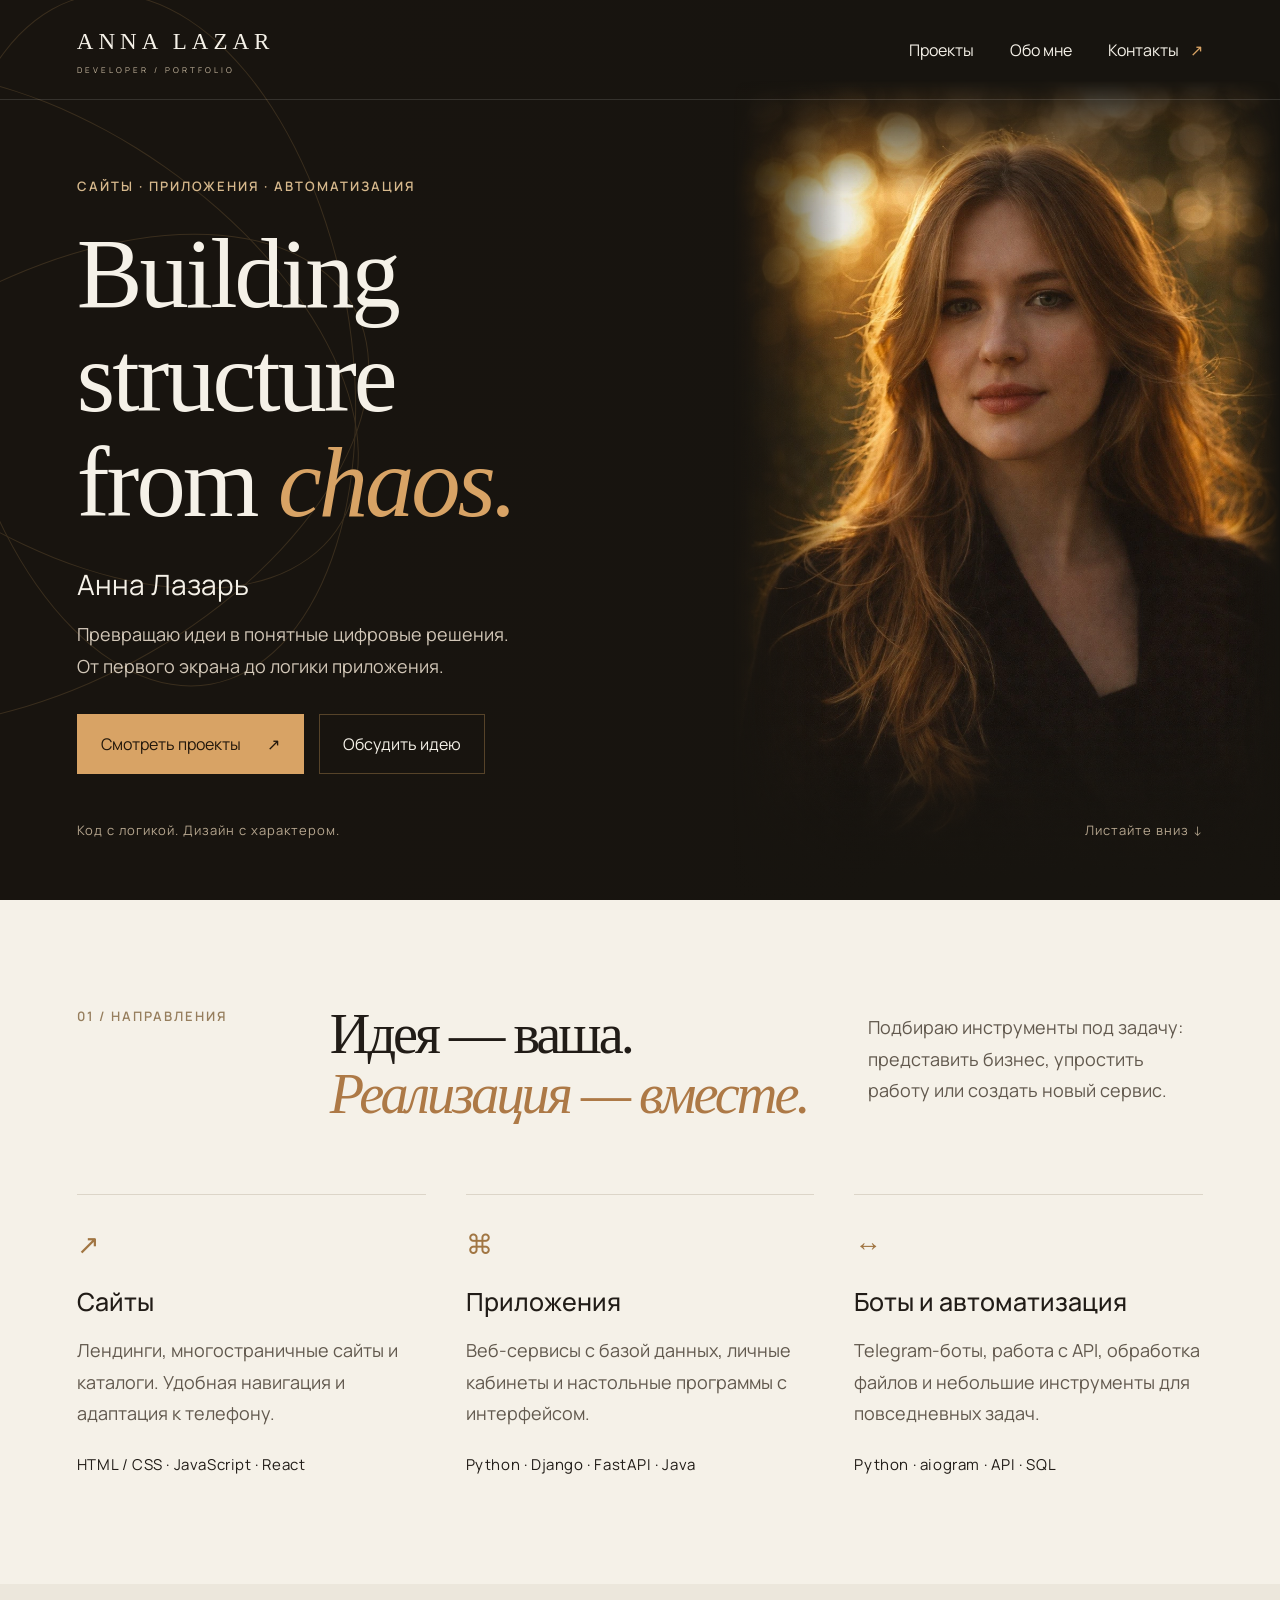
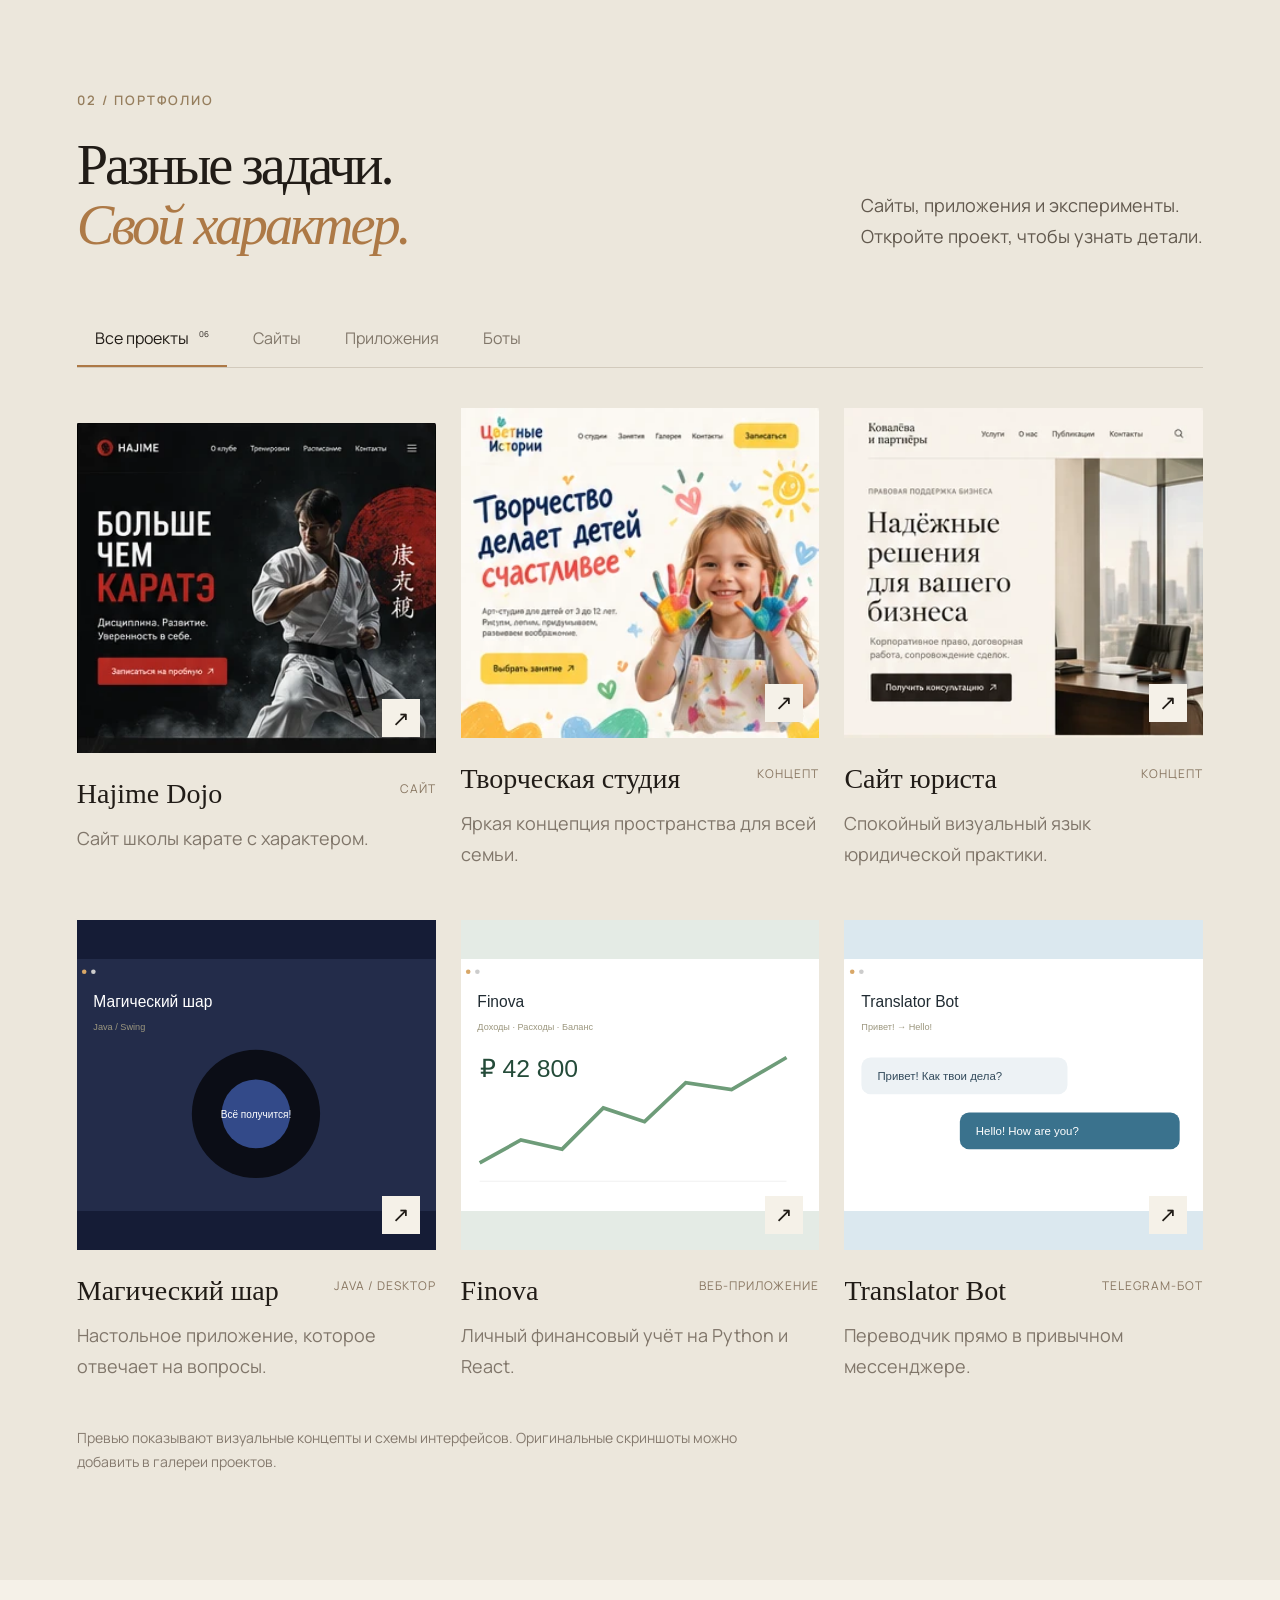
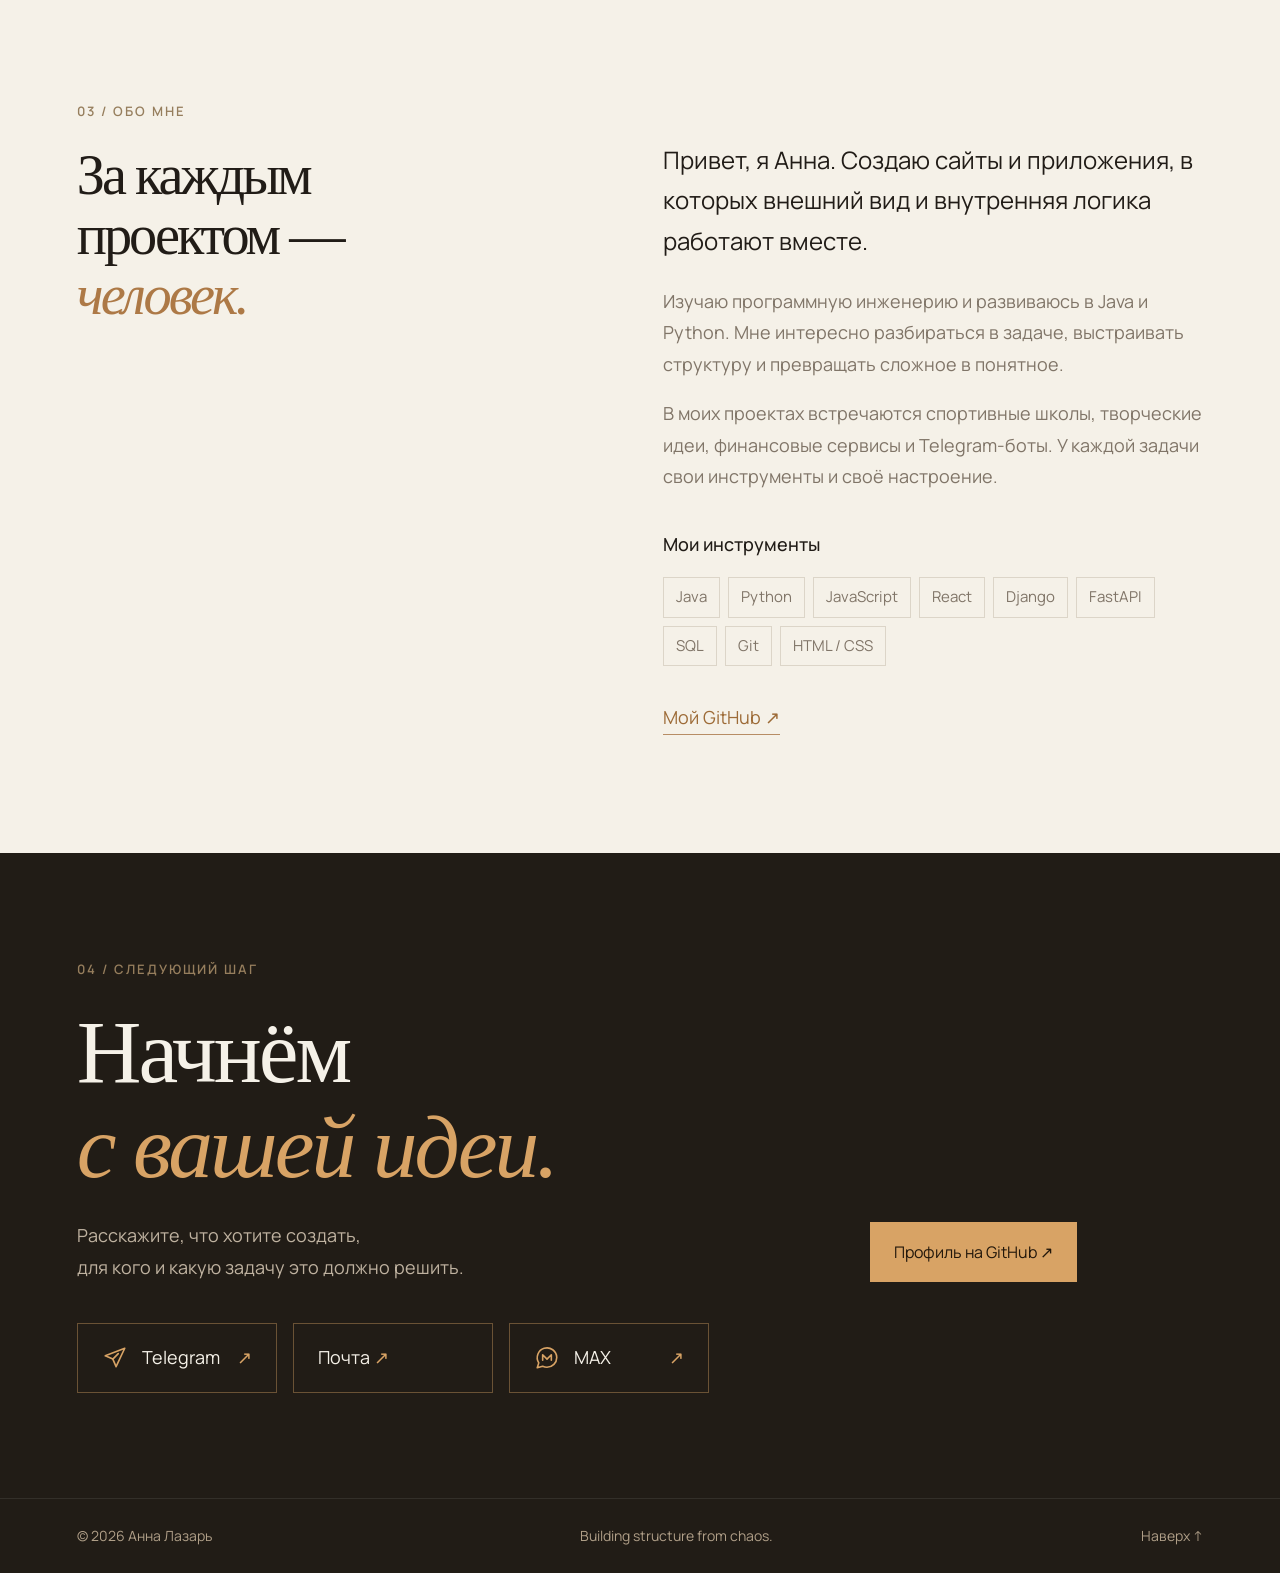
==== index.html @ a7f9810a "Add portfolio website" ====
<!doctype html>
<html lang="ru">

<head>
    <meta charset="UTF-8">
    <meta name="viewport" content="width=device-width,initial-scale=1">
    <meta name="description"
        content="Анна Лазарь — разработка сайтов, приложений и Telegram-ботов. Проекты на Java, Python и JavaScript.">
    <title>Анна Лазарь — сайты и приложения</title>
    <link rel="stylesheet" href="style.css">
</head>

<body>
    <header><a class="brand" href="#home">ANNA LAZAR<span>DEVELOPER / PORTFOLIO</span></a>
        <nav aria-label="Основная навигация"><a href="#projects">Проекты</a><a href="#about">Обо мне</a><a
                href="#contact">Контакты <span>↗</span></a></nav>
    </header>
    <main>
        <section class="hero" id="home"><img class="portrait" src="assets/anna.webp"
                alt="Портрет Анны Лазарь в тёплом вечернем свете">
            <div class="shade"></div>
            <div class="threads" aria-hidden="true"><i></i><i></i><i></i></div>
            <div class="hero-copy">
                <p class="eyebrow">САЙТЫ · ПРИЛОЖЕНИЯ · АВТОМАТИЗАЦИЯ</p>
                <h1>Building<br>structure<br>from <em>chaos.</em></h1>
                <p class="name">Анна Лазарь</p>
                <p class="intro">Превращаю идеи в понятные цифровые решения.<br>От первого экрана до логики приложения.
                </p>
                <div class="actions"><a class="button gold" href="#projects">Смотреть проекты <span>↗</span></a><a
                        class="button outline" href="#contact">Обсудить идею</a></div>
            </div>
            <div class="hero-bottom"><span>Код с логикой. Дизайн с характером.</span><a href="#services"
                    aria-label="Перейти к направлениям работы">Листайте вниз ↓</a></div>
        </section>
        <section class="services section" id="services">
            <div class="section-heading">
                <p class="eyebrow">01 / НАПРАВЛЕНИЯ</p>
                <h2>Идея — ваша.<br><em>Реализация — вместе.</em></h2>
                <p>Подбираю инструменты под задачу: представить бизнес, упростить работу или создать новый сервис.</p>
            </div>
            <div class="service-grid">
                <article><span class="service-icon">↗</span>
                    <h3>Сайты</h3>
                    <p>Лендинги, многостраничные сайты и каталоги. Удобная навигация и адаптация к телефону.</p>
                    <small>HTML / CSS · JavaScript · React</small>
                </article>
                <article><span class="service-icon">⌘</span>
                    <h3>Приложения</h3>
                    <p>Веб-сервисы с базой данных, личные кабинеты и настольные программы с интерфейсом.</p>
                    <small>Python · Django · FastAPI · Java</small>
                </article>
                <article><span class="service-icon">↔</span>
                    <h3>Боты и автоматизация</h3>
                    <p>Telegram-боты, работа с API, обработка файлов и небольшие инструменты для повседневных задач.</p>
                    <small>Python · aiogram · API · SQL</small>
                </article>
            </div>
        </section>
        <section class="projects section" id="projects">
            <div class="projects-heading">
                <div>
                    <p class="eyebrow">02 / ПОРТФОЛИО</p>
                    <h2>Разные задачи.<br><em>Свой характер.</em></h2>
                </div>
                <p>Сайты, приложения и эксперименты.<br>Откройте проект, чтобы узнать детали.</p>
            </div>
            <div class="filters" role="group" aria-label="Фильтр проектов"><button class="active" data-filter="all"
                    aria-pressed="true">Все проекты <sup>06</sup></button><button data-filter="site"
                    aria-pressed="false">Сайты</button><button data-filter="app"
                    aria-pressed="false">Приложения</button><button data-filter="bot" aria-pressed="false">Боты</button>
            </div>
            <div id="project-grid" class="project-grid"></div>
            <p class="gallery-note">Превью показывают визуальные концепты и схемы интерфейсов. Оригинальные скриншоты
                можно добавить в галереи проектов.</p>
        </section>
        <section class="about section" id="about">
            <div class="about-title">
                <p class="eyebrow">03 / ОБО МНЕ</p>
                <h2>За каждым<br>проектом —<br><em>человек.</em></h2>
            </div>
            <div class="about-copy">
                <p class="lead">Привет, я Анна. Создаю сайты и приложения, в которых внешний вид и внутренняя логика
                    работают вместе.</p>
                <p>Изучаю программную инженерию и развиваюсь в Java и Python. Мне интересно разбираться в задаче,
                    выстраивать структуру и превращать сложное в понятное.</p>
                <p>В моих проектах встречаются спортивные школы, творческие идеи, финансовые сервисы и Telegram-боты. У
                    каждой задачи свои инструменты и своё настроение.</p>
                <div class="stack">
                    <h3>Мои инструменты</h3>
                    <div class="tags">
                        <span>Java</span><span>Python</span><span>JavaScript</span><span>React</span><span>Django</span><span>FastAPI</span><span>SQL</span><span>Git</span><span>HTML
                            / CSS</span></div>
                </div><a class="text-link" href="https://github.com/anna-lazar-tech" target="_blank"
                    rel="noopener noreferrer">Мой GitHub ↗</a>
            </div>
        </section>
        <section class="contact section" id="contact">
            <p class="eyebrow">04 / СЛЕДУЮЩИЙ ШАГ</p>
            <h2>Начнём<br><em>с вашей идеи.</em></h2>
            <div class="contact-row">
                <p>Расскажите, что хотите создать,<br>для кого и какую задачу это должно решить.</p><a
                    class="button gold" href="https://github.com/anna-lazar-tech" target="_blank"
                    rel="noopener noreferrer">Профиль на GitHub ↗</a>
            </div>
            <div class="contact-links">
  <a class="contact-link"
     href="https://t.me/Lazar_Ani"
     target="_blank"
     rel="noopener noreferrer">
    <svg viewBox="0 0 24 24" aria-hidden="true">
      <path d="M21 3 3 10l7 3 3 7 8-17Z"/>
      <path d="m10 13 5-5"/>
    </svg>
    <span>Telegram</span>
    <span class="contact-arrow">↗</span>
  </a>

  <a class="contact-link" href="mailto:lazar.ann@yandex.ru"
    <svg viewBox="0 0 24 24" aria-hidden="true">
      <rect x="3" y="5" width="18" height="14" rx="2"/>
      <path d="m3 6 9 7 9-7"/>
    </svg>
    <span>Почта</span>
    <span class="contact-arrow">↗</span>
  </a>

  <a class="contact-link"
     href="https://max.ru/u/f9LHodD0cOLj7K4PYstRUdi7eJYuenlN5nJMKgXv1Fx8D9K31ULxKd9-l4A"
     target="_blank"
     rel="noopener noreferrer">
    <svg viewBox="0 0 24 24" aria-hidden="true">
      <path d="M21 11.5a9 9 0 0 1-9 9 10 10 0 0 1-4-.9L3 21l1.4-4.5A9 9 0 1 1 21 11.5Z"/>
      <path d="M8 14V9l4 4 4-4v5"/>
    </svg>
    <span>MAX</span>
    <span class="contact-arrow">↗</span>
  </a>
</div>
        </section>
    </main>
    <footer><span>© <span id="year"></span> Анна Лазарь</span><span>Building structure from chaos.</span><a
            href="#home">Наверх ↑</a></footer>
    <dialog id="project-dialog" aria-labelledby="project-title"><button class="close"
            aria-label="Закрыть проект">×</button>
        <div id="project-detail"></div>
    </dialog>
    <dialog id="lightbox" aria-label="Просмотр изображения">
        <div class="viewer-bar"><span id="image-label"></span>
            <div><button id="zoom" aria-pressed="false">Увеличить +</button><button id="light-close"
                    aria-label="Закрыть изображение">×</button></div>
        </div>
        <div class="image-scroll"><img id="full-image" alt=""></div>
        <div class="viewer-nav"><button id="prev" aria-label="Предыдущее изображение">←</button><span
                id="image-counter"></span><button id="next" aria-label="Следующее изображение">→</button></div>
    </dialog>
    <script src="app.js"></script>
</body>

</html>
---- style.css ----
@import url('https://fonts.googleapis.com/css2?family=DM+Sans:wght@400;500;600&family=Manrope:wght@400;500;600;700&display=swap');
:root{--ink:#211c17;--cream:#f5f1e8;--gold:#d8a365;--muted:#82796d;--line:#dcd5c8}*{box-sizing:border-box}html{scroll-behavior:smooth;scroll-padding-top:85px}body{margin:0;background:var(--cream);color:var(--ink);font-family:Manrope,Arial,sans-serif;font-size:15px;line-height:1.7}a{color:inherit;text-decoration:none}button{font:inherit;cursor:pointer}button:focus-visible,a:focus-visible{outline:3px solid var(--gold);outline-offset:5px}header{position:absolute;z-index:3;width:100%;height:100px;display:flex;align-items:center;justify-content:space-between;padding:0 6%;color:var(--cream);border-bottom:1px solid #ffffff20}.brand{font-family:Georgia,serif;letter-spacing:5px;font-size:23px}.brand span{display:block;font-family:Manrope,sans-serif;font-size:8px;letter-spacing:3px;color:#c6b79f}nav{display:flex;gap:36px;font-size:13px}nav a:hover{color:var(--gold)}nav span{color:var(--gold);padding-left:8px}.hero{min-height:850px;height:100svh;max-height:1120px;position:relative;overflow:hidden;background:#17140f;color:var(--cream)}.portrait{position:absolute;right:0;top:0;height:100%;width:62%;object-fit:cover;object-position:center 35%}.shade{position:absolute;inset:0;background:linear-gradient(90deg,#18140f 3%,#18140ff5 25%,#18140f90 47%,transparent 69%),linear-gradient(0deg,#17140f 0%,transparent 24%)}.hero-copy{position:relative;z-index:1;padding:175px 6% 100px}.eyebrow{font-size:10px;font-weight:600;letter-spacing:2.5px;margin:0 0 24px;color:#967e5d}.hero .eyebrow{color:#d7b98d}h1,h2,h3,p{margin-top:0}h1,h2{font-family:Georgia,'Times New Roman',serif;font-weight:400;letter-spacing:-3px;line-height:1.06}h1{font-size:clamp(72px,7.7vw,120px);margin:0 0 25px}em{font-weight:400;color:#ad7946}h1 em,.contact em{color:var(--gold)}.name{font-size:24px;margin-bottom:10px}.intro{color:#c0b6a8;font-size:14px;max-width:440px}.actions{display:flex;gap:15px;margin-top:32px}.button{display:inline-flex;gap:26px;align-items:center;justify-content:center;padding:15px 23px;font-size:12px;border:1px solid transparent;transition:background .2s,transform .2s}.button:hover{transform:translateY(-3px)}.gold{background:var(--gold);color:#22170b}.gold:hover{background:#edbe85}.outline{border-color:#b38b5266;color:var(--cream)}.hero-bottom{position:absolute;z-index:1;bottom:29px;left:6%;right:6%;display:flex;justify-content:space-between;font-size:10px;letter-spacing:1px;color:#b5a58e}.threads{position:absolute;inset:130px 40% 50px -300px;opacity:.17;pointer-events:none}.threads i{position:absolute;width:700px;height:400px;border:1px solid #dba962;border-radius:50%;transform:rotate(35deg)}.threads i:nth-child(2){transform:rotate(-30deg);top:150px}.threads i:nth-child(3){transform:rotate(80deg);top:10px;left:100px}.section{padding:105px 6%}h2{font-size:clamp(42px,4.4vw,68px);margin-bottom:25px}.section-heading{display:grid;grid-template-columns:.65fr 1.5fr 1fr;gap:35px;align-items:start}.section-heading>p:last-child{color:var(--muted);font-size:13px;padding-top:7px}.service-grid{display:grid;grid-template-columns:repeat(3,1fr);gap:40px;margin-top:45px}.service-grid article{border-top:1px solid var(--line);padding-top:25px}.service-icon{color:#a17643;font-size:27px}h3{font-size:19px;font-weight:500;margin:12px 0}.service-grid p{font-size:13px;color:var(--muted);max-width:330px}.service-grid small{font-size:10px;letter-spacing:.6px}.projects{background:#ece7dc}.projects-heading{display:flex;justify-content:space-between;align-items:end}.projects-heading>p{font-size:13px;color:var(--muted);padding-bottom:10px}.filters{display:flex;gap:8px;flex-wrap:wrap;margin:30px 0 40px;border-bottom:1px solid #d2cabc}.filters button{border:0;background:transparent;padding:13px 18px;color:#81776a;font-size:12px;border-bottom:2px solid transparent}.filters button.active{color:var(--ink);border-color:#ad7946}.filters sup{font-size:8px;padding-left:7px}.project-grid{display:grid;grid-template-columns:repeat(3,1fr);gap:44px 25px}.project-card{border:0;text-align:left;padding:0;background:none;color:inherit}.cover{height:330px;overflow:hidden;background:#ddd6c8;position:relative}.cover img{width:100%;height:100%;object-fit:cover;object-position:top;transition:transform .6s}.project-card:hover img{transform:scale(1.04)}.project-card .arrow{position:absolute;right:16px;bottom:16px;width:38px;height:38px;display:grid;place-items:center;background:var(--cream);font-size:21px}.card-meta{display:flex;justify-content:space-between;gap:12px;padding-top:16px}.card-meta h3{font-family:Georgia,serif;font-size:24px;margin:0}.card-meta span{font-size:9px;letter-spacing:1px;color:#887661;padding-top:9px}.project-card p{font-size:12px;color:#80766a;margin:5px 0}.gallery-note{margin:38px 0 0;font-size:11px;color:#857a6e;max-width:660px}.about{display:grid;grid-template-columns:1fr 1.2fr;gap:12%;padding-top:120px;padding-bottom:120px}.about-copy{padding-top:40px;font-size:13px;color:#807568}.about-copy .lead{color:var(--ink);font-size:21px;line-height:1.7}.stack{margin:36px 0}.stack h3{font-size:12px;color:var(--ink);margin-bottom:17px}.tags{display:flex;gap:8px;flex-wrap:wrap}.tags span{border:1px solid var(--line);padding:6px 12px;font-size:11px}.text-link{color:#9d6b37;border-bottom:1px solid #b78d65;padding-bottom:5px}.contact{background:#211c16;color:var(--cream)}.contact h2{font-size:clamp(58px,7vw,100px)}.contact-row{display:flex;align-items:center;justify-content:space-between;gap:30px;max-width:1000px}.contact-row p{color:#bfb2a0;font-size:14px;margin:0}.contact-note{color:#a99a87;font-size:11px;margin:35px 0 0}footer{background:#211c16;border-top:1px solid #ffffff15;display:flex;justify-content:space-between;gap:20px;padding:25px 6%;font-size:10px;color:#b09f88}dialog{border:0;padding:0;color:var(--ink);background:var(--cream);max-height:90svh;width:min(1000px,92vw);max-width:none;overscroll-behavior:contain}dialog::backdrop{background:#15110de0;backdrop-filter:blur(7px)}.close{position:sticky;top:15px;float:right;margin:15px 18px -55px 0;z-index:2;border:1px solid #b7a58c;background:var(--cream);width:40px;height:40px;font-size:25px}.detail{padding:55px}.detail h2{font-size:50px;padding-right:30px}.detail p{font-size:14px;color:#7a6c5d;max-width:740px}.detail .tags{margin:20px 0 30px}.detail ul{padding-left:20px;color:#6b5d4f;font-size:13px}.detail-gallery{display:grid;grid-template-columns:1fr 1fr;gap:18px;margin-top:25px}.detail-gallery button{padding:0;background:none;border:0;text-align:left}.detail-gallery img{width:100%;height:300px;object-fit:cover;object-position:top;background:#e2d9cd}.detail-gallery span{display:block;font-size:11px;padding:8px 0;color:#8b714d}#lightbox{width:96vw;height:94svh;background:#191714;color:#eee;max-height:94svh}.viewer-bar,.viewer-nav{display:flex;justify-content:space-between;align-items:center;padding:15px 22px;font-size:12px}.viewer-bar button,.viewer-nav button{color:#fff;background:none;border:1px solid #62533f;padding:6px 15px}.image-scroll{height:calc(100% - 130px);overflow:auto;text-align:center}.image-scroll img{max-width:100%;max-height:100%;object-fit:contain}.image-scroll img.zoomed{max-height:none;max-width:none;width:1400px}.viewer-nav{justify-content:center;gap:30px}body:has(dialog[open]){overflow:hidden}@media(min-width:1550px){.section{padding-left:max(6%,calc((100vw - 1400px)/2));padding-right:max(6%,calc((100vw - 1400px)/2))}}@media(max-width:950px){.hero{min-height:770px}.hero-copy{padding-top:165px}.portrait{width:75%;right:-10%}.shade{background:linear-gradient(90deg,#18140f 0%,#18140fe8 26%,#18140f55 65%,transparent)}.section-heading{grid-template-columns:1fr 2fr}.section-heading>p:last-child{grid-column:2}.project-grid{grid-template-columns:1fr 1fr}.cover{height:360px}.about{gap:7%}.service-grid{gap:25px}}@media(max-width:600px){header{height:80px;padding:0 6%}.brand{font-size:17px;letter-spacing:3px}.brand span{font-size:6px;letter-spacing:2px}nav{gap:14px;font-size:10px}nav a:nth-child(2){display:none}.hero{height:auto;min-height:850px}.portrait{height:540px;width:100%;right:0;object-position:center 22%;opacity:.8}.shade{background:linear-gradient(0deg,#18140f 30%,#18140f60 70%,#18140f20)}.hero-copy{padding:380px 6% 100px}h1{font-size:64px;line-height:1.02;letter-spacing:-2px}h1 br:first-child{display:none}h1 br:first-child:after{content:' '}.hero .eyebrow{font-size:8px;letter-spacing:1.5px;margin-bottom:18px}.name{font-size:20px}.intro{font-size:12px}.actions{gap:10px;margin-top:25px}.button{padding:13px 15px;font-size:11px;gap:12px}.hero-bottom{font-size:8px;bottom:22px}.hero-bottom>span{max-width:170px}.section{padding:65px 6%}.section-heading{display:block}.section-heading>p:last-child{max-width:330px}h2{letter-spacing:-1.6px}.service-grid{grid-template-columns:1fr;gap:25px;margin-top:30px}.service-grid p{max-width:none}.service-icon{float:right}.projects-heading{display:block}.projects-heading>p{font-size:12px}.filters{gap:0;margin-top:20px}.filters button{padding:12px 10px;font-size:11px}.project-grid{grid-template-columns:1fr;gap:30px}.cover{height:400px}.about{grid-template-columns:1fr;gap:0}.about-title h2 br{display:none}.about-copy{padding-top:0}.about-copy .lead{font-size:19px}.contact-row{display:block}.contact-row .button{margin-top:24px}footer{flex-wrap:wrap;font-size:9px}footer>span:nth-child(2){display:none}.detail{padding:35px 23px}.detail h2{font-size:36px;margin-top:20px}.detail-gallery{grid-template-columns:1fr}.detail-gallery img{height:320px}.viewer-bar{padding:12px 10px;font-size:10px}.viewer-bar button{padding:5px 8px}.threads{display:none}}@media(prefers-reduced-motion:reduce){html{scroll-behavior:auto}*{transition:none!important}}

/* Портрет на компьютере */
@media (min-width: 951px) {
  .portrait {
    top: 80px;
    right: 0;
    width: 58%;
    height: calc(100% - 80px);
    object-fit: contain;
    object-position: right bottom;
  }
}

/* Портрет с мягким переходом в фон */
@media (min-width: 951px) {
  .portrait {
    top: 80px;
    right: 0;
    width: auto;
    height: calc(100% - 80px);
    max-width: 58%;
    object-fit: contain;
    object-position: right bottom;

    /* Плавно скрываем края фотографии */
    -webkit-mask-image:
      linear-gradient(
        to right,
        transparent 0%,
        black 20%,
        black 90%,
        transparent 100%
      ),
      linear-gradient(
        to bottom,
        transparent 0%,
        black 14%,
        black 78%,
        transparent 100%
      );
    -webkit-mask-composite: source-in;

    mask-image:
      linear-gradient(
        to right,
        transparent 0%,
        black 20%,
        black 90%,
        transparent 100%
      ),
      linear-gradient(
        to bottom,
        transparent 0%,
        black 14%,
        black 78%,
        transparent 100%
      );
    mask-composite: intersect;
  }
}

/* Более крупный и читаемый текст */
:root {
  --muted: #62594e;
}

body {
  font-size: 18px;
  line-height: 1.75;
}

/* Навигация и кнопки */
nav {
  font-size: 16px;
}

.button,
.filters button {
  font-size: 16px;
}

/* Подписи разделов */
.eyebrow,
.hero .eyebrow {
  font-size: 13px;
  letter-spacing: 2px;
}

/* Первый экран */
.name {
  font-size: 28px;
}

.intro {
  font-size: 18px;
  max-width: 520px;
  color: #d2c7b8;
}

.hero-bottom {
  font-size: 13px;
}

/* Описания направлений и проектов */
.section-heading > p:last-child,
.projects-heading > p,
.service-grid p,
.project-card p,
.about-copy,
.detail p,
.detail ul,
.contact-row p {
  font-size: 18px;
}

.service-grid p {
  max-width: none;
}

.service-grid h3 {
  font-size: 25px;
}

.service-grid small {
  font-size: 15px;
}

.card-meta {
  flex-wrap: wrap;
}

.card-meta h3 {
  font-size: 28px;
}

.card-meta span {
  font-size: 12px;
}

/* Обо мне и технологии */
.about-copy .lead {
  font-size: 24px;
}

.stack h3 {
  font-size: 18px;
}

.tags span {
  font-size: 15px;
}

/* Подписи и контакты */
.gallery-note,
.contact-note,
.detail-gallery span,
footer {
  font-size: 14px;
}

.viewer-bar,
.viewer-nav {
  font-size: 16px;
}

/* На телефоне сохраняем удобный размер */
@media (max-width: 600px) {
  nav,
  .button,
  .filters button {
    font-size: 14px;
  }

  .intro,
  .section-heading > p:last-child,
  .projects-heading > p,
  .service-grid p,
  .project-card p,
  .about-copy,
  .detail p,
  .detail ul,
  .contact-row p {
    font-size: 17px;
  }

  .about-copy .lead {
    font-size: 21px;
  }

  .hero .eyebrow {
    font-size: 11px;
  }

  .hero-bottom {
    font-size: 11px;
  }

  .hero {
    min-height: 950px;
  }

  .actions {
    flex-wrap: wrap;
  }
}

/* Кнопки связи */
.contact-links {
  display: flex;
  flex-wrap: wrap;
  gap: 16px;
  margin-top: 40px;
}

.contact-link {
  display: flex;
  align-items: center;
  gap: 14px;
  min-width: 200px;
  padding: 18px 24px;
  border: 1px solid #d8a36566;
  color: #f5f1e8;
  font-size: 18px;
  transition: background 0.2s, border-color 0.2s;
}

.contact-link:hover {
  background: #d8a36518;
  border-color: #d8a365;
}

.contact-link svg {
  width: 26px;
  height: 26px;
  flex-shrink: 0;
  fill: none;
  stroke: #d8a365;
  stroke-width: 1.5;
  stroke-linecap: round;
  stroke-linejoin: round;
}

.contact-arrow {
  margin-left: auto;
  color: #d8a365;
}

@media (max-width: 600px) {
  .contact-links {
    flex-direction: column;
  }

  .contact-link {
    width: 100%;
  }
}

/* Подпись располагается под кнопками */
.hero-bottom {
  position: relative;
  left: auto;
  right: auto;
  bottom: auto;
  margin: 0 6%;
  padding: 0 0 28px;
}

/* Первый экран растёт вместе с содержимым */
.hero {
  height: auto;
  min-height: 100svh;
  max-height: none;
}

.hero-copy {
  padding-bottom: 45px;
}
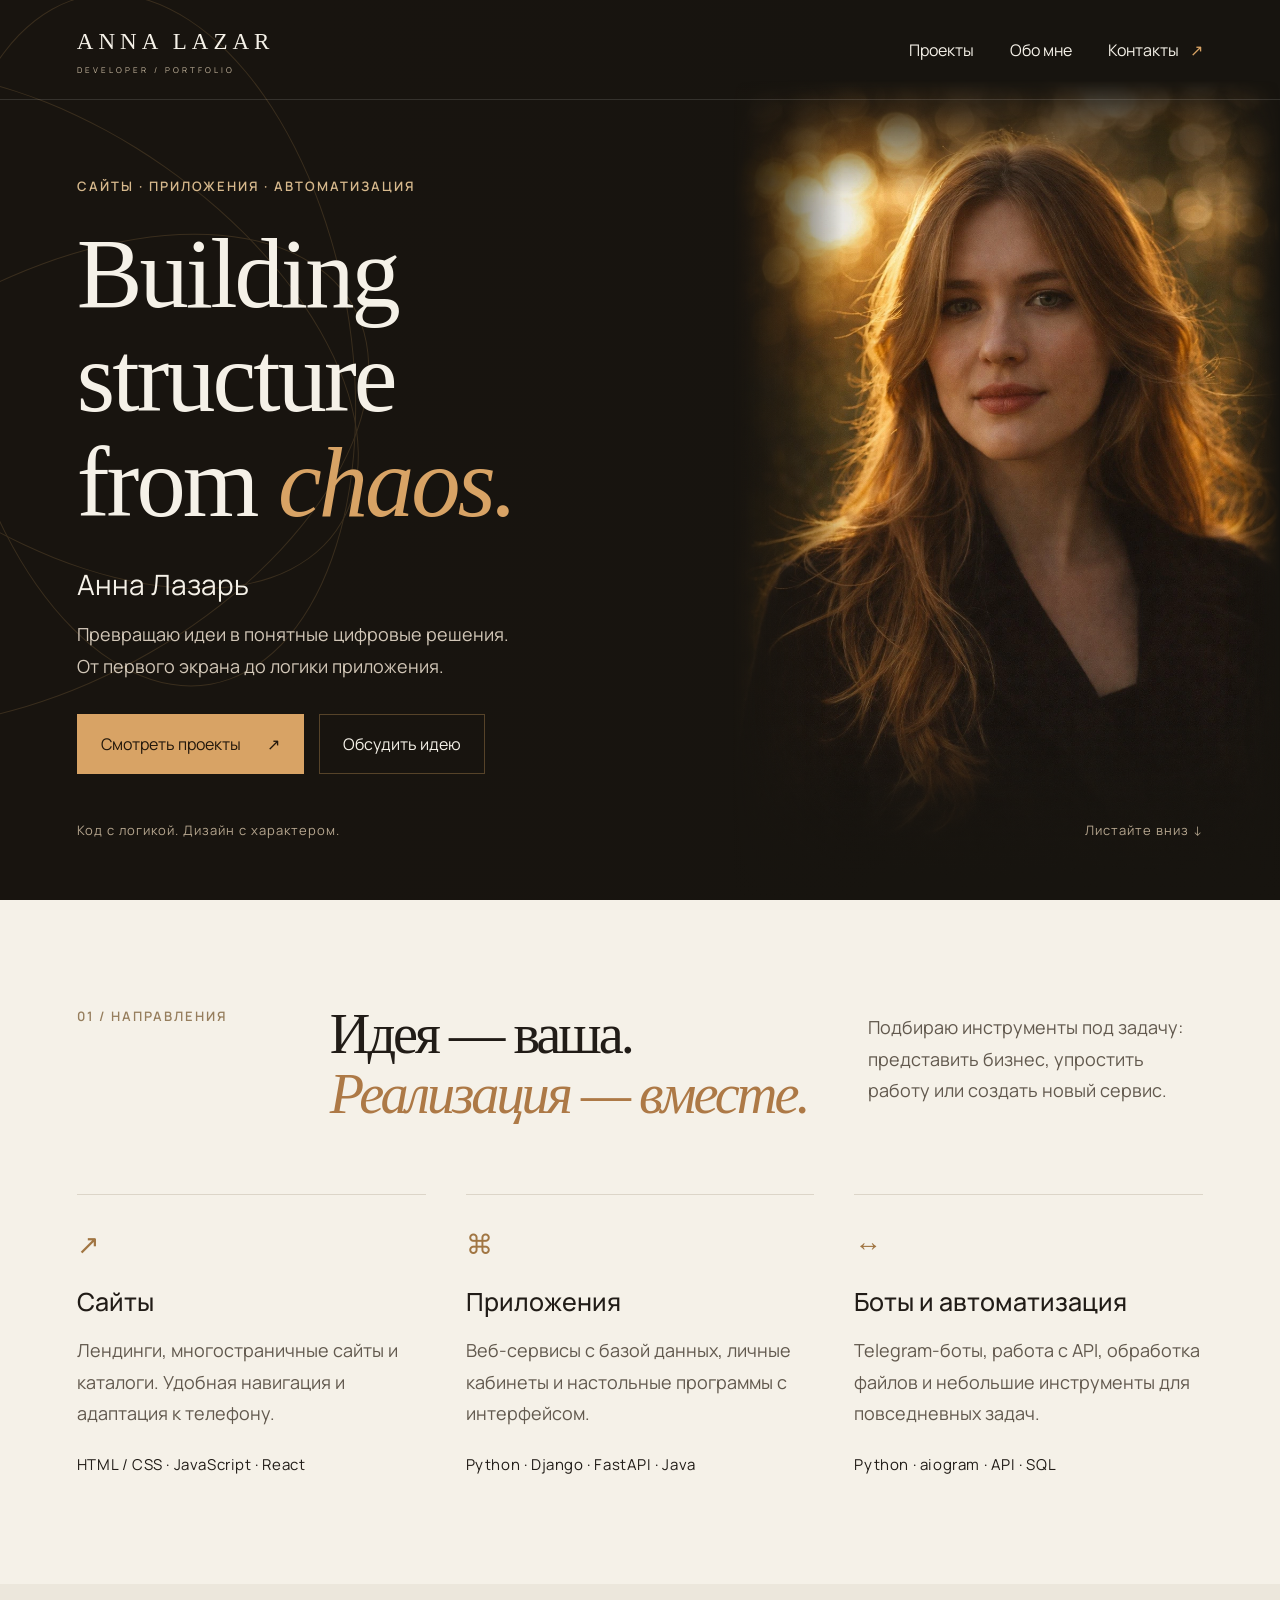
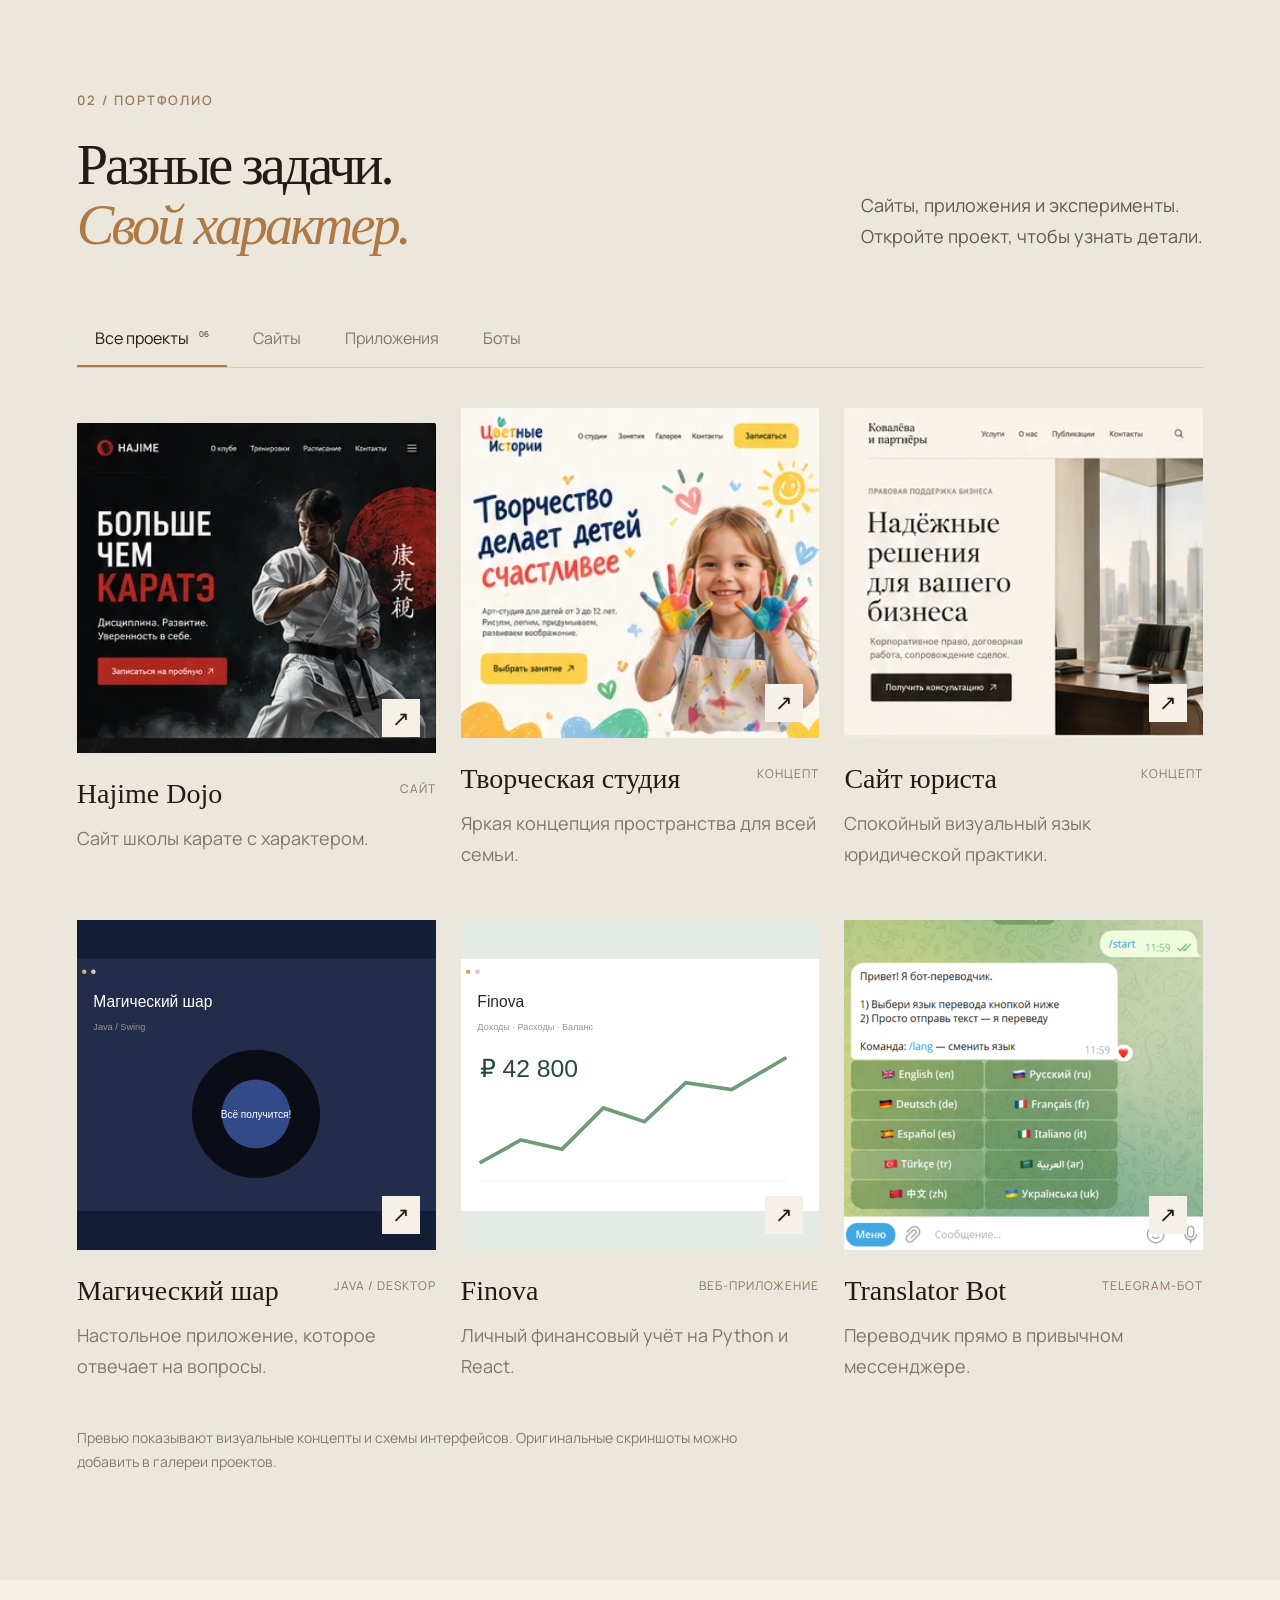
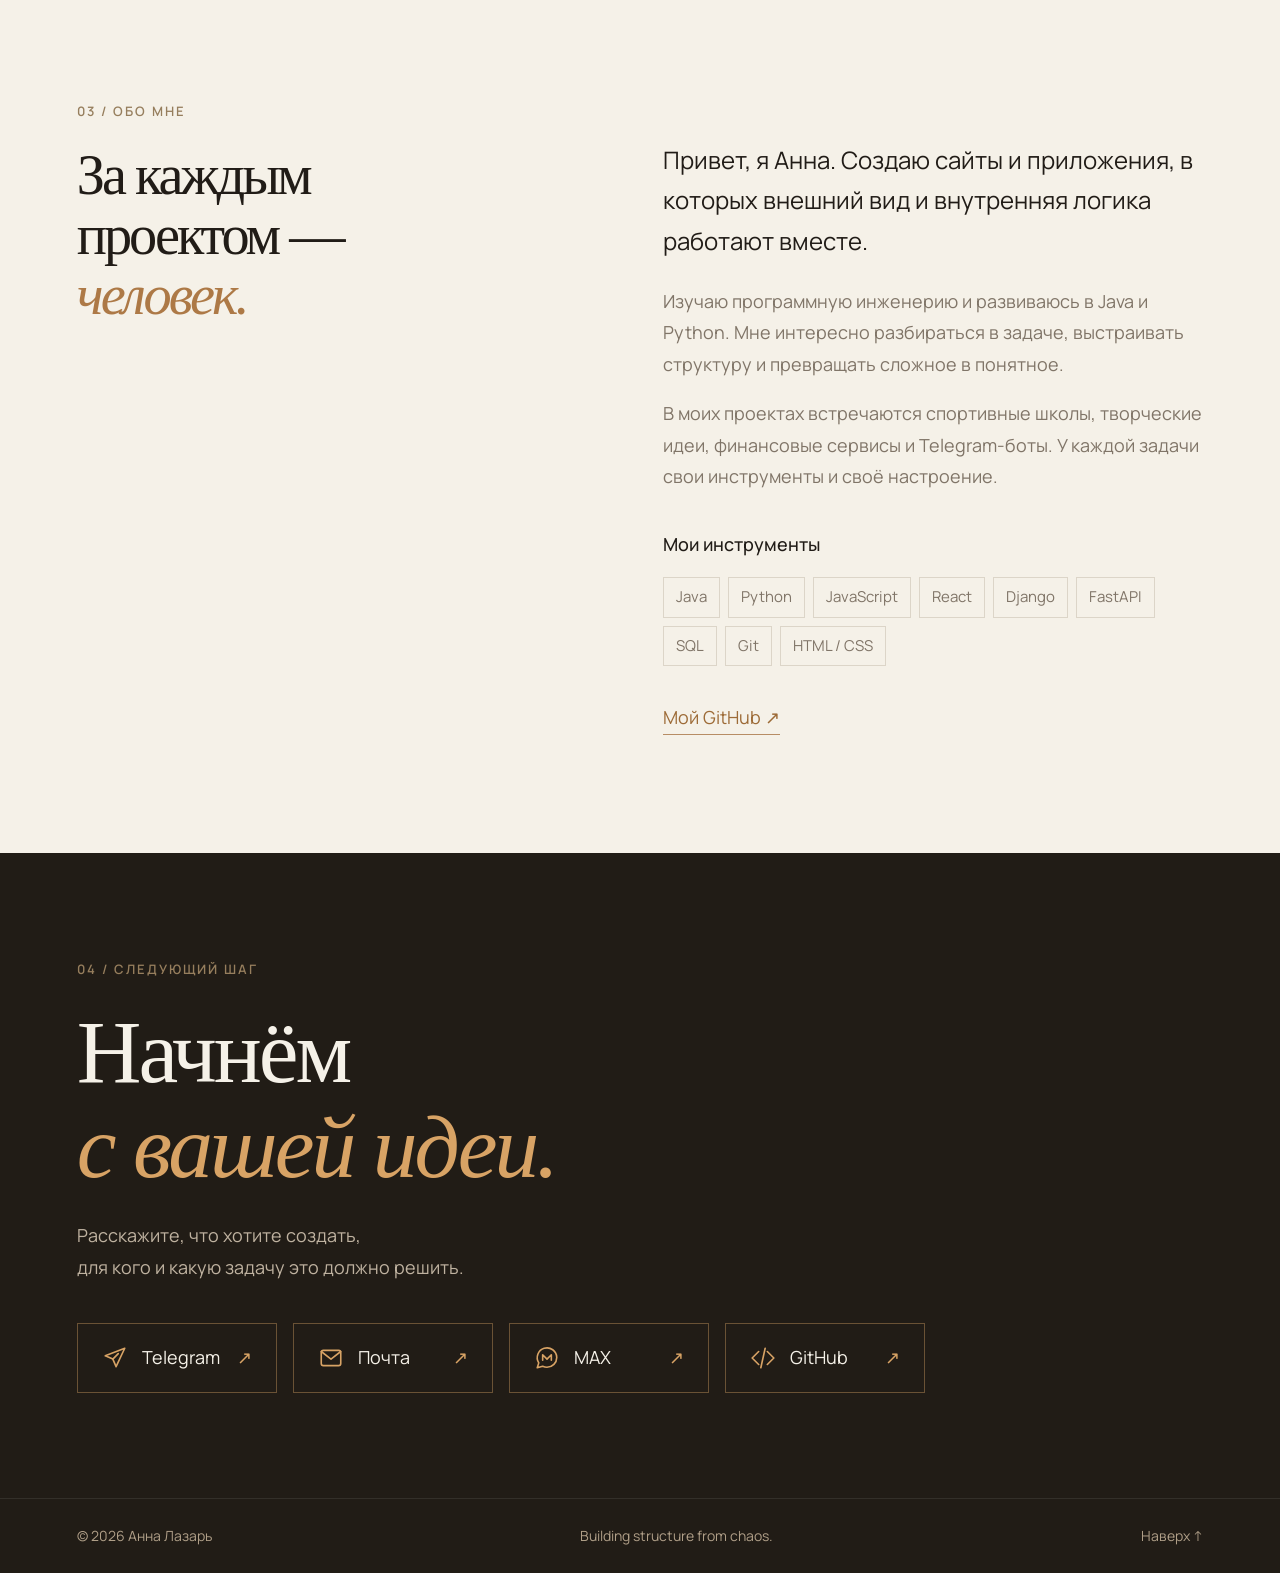
==== commit 5dfa3c66: "Align portfolio contact buttons" ====
--- a/index.html
+++ b/index.html
@@ -98,9 +98,7 @@
             <p class="eyebrow">04 / СЛЕДУЮЩИЙ ШАГ</p>
             <h2>Начнём<br><em>с вашей идеи.</em></h2>
             <div class="contact-row">
-                <p>Расскажите, что хотите создать,<br>для кого и какую задачу это должно решить.</p><a
-                    class="button gold" href="https://github.com/anna-lazar-tech" target="_blank"
-                    rel="noopener noreferrer">Профиль на GitHub ↗</a>
+                <p>Расскажите, что хотите создать,<br>для кого и какую задачу это должно решить.</p>
             </div>
             <div class="contact-links">
   <a class="contact-link"
@@ -115,7 +113,7 @@
     <span class="contact-arrow">↗</span>
   </a>
 
-  <a class="contact-link" href="mailto:lazar.ann@yandex.ru"
+  <a class="contact-link" href="mailto:lazar.ann@yandex.ru">
     <svg viewBox="0 0 24 24" aria-hidden="true">
       <rect x="3" y="5" width="18" height="14" rx="2"/>
       <path d="m3 6 9 7 9-7"/>
@@ -133,6 +131,13 @@
       <path d="M8 14V9l4 4 4-4v5"/>
     </svg>
     <span>MAX</span>
+    <span class="contact-arrow">↗</span>
+  </a>
+  <a class="contact-link" href="https://github.com/anna-lazar-tech" target="_blank" rel="noopener noreferrer">
+    <svg viewBox="0 0 24 24" aria-hidden="true">
+      <path d="m8 6-6 6 6 6m8-12 6 6-6 6m-2-15-4 18"/>
+    </svg>
+    <span>GitHub</span>
     <span class="contact-arrow">↗</span>
   </a>
 </div>
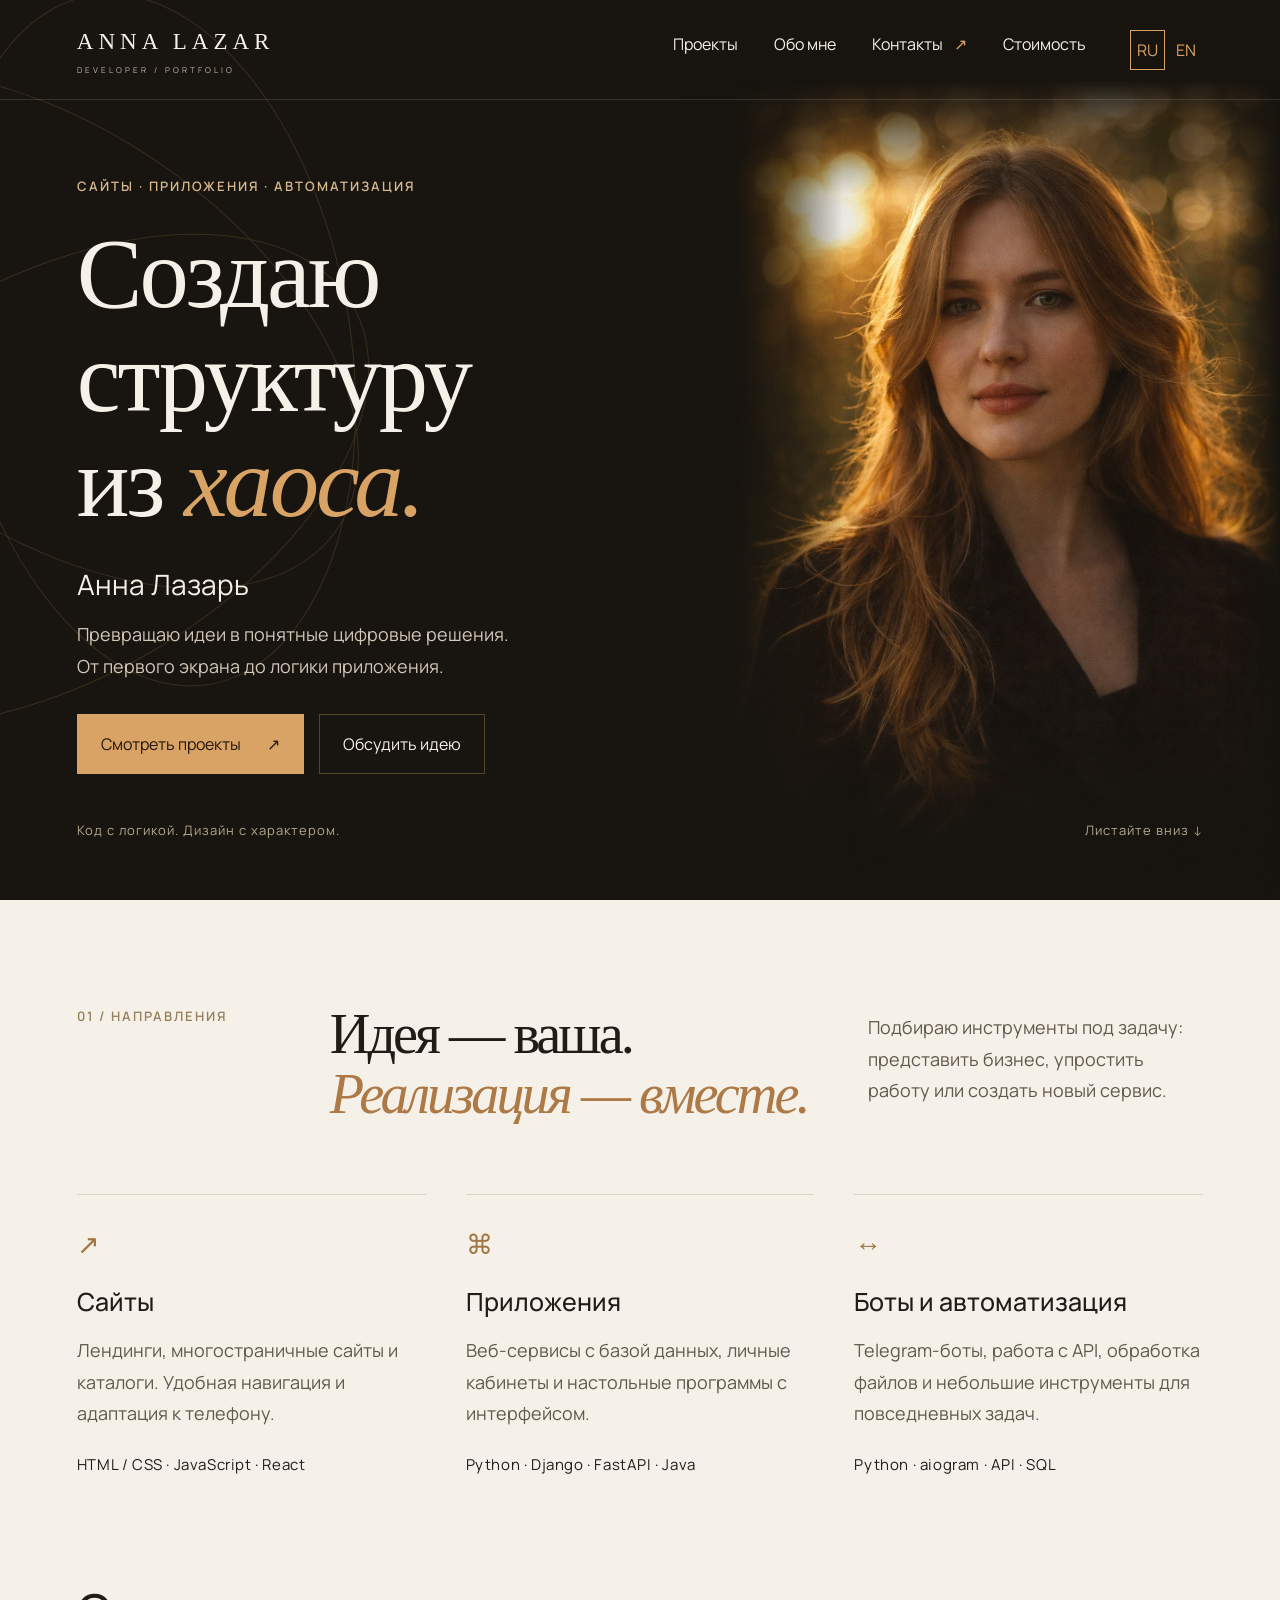
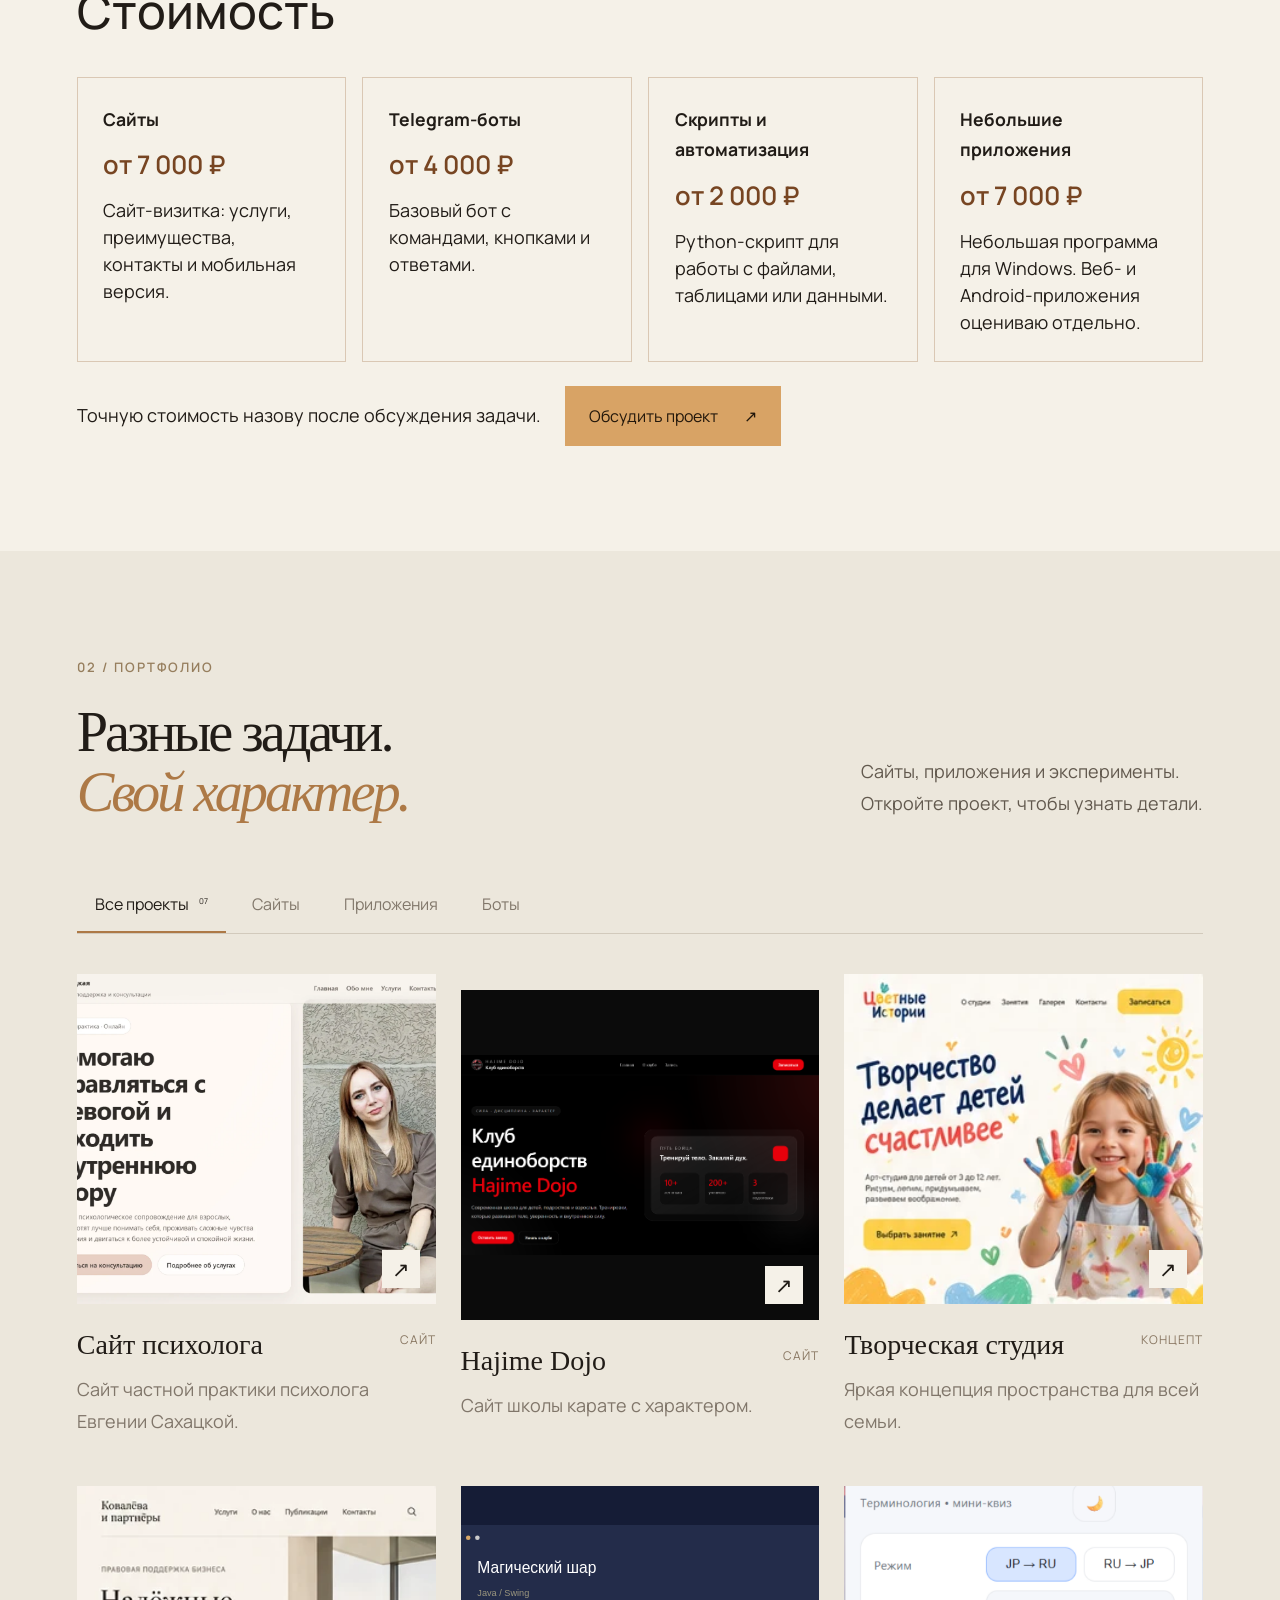
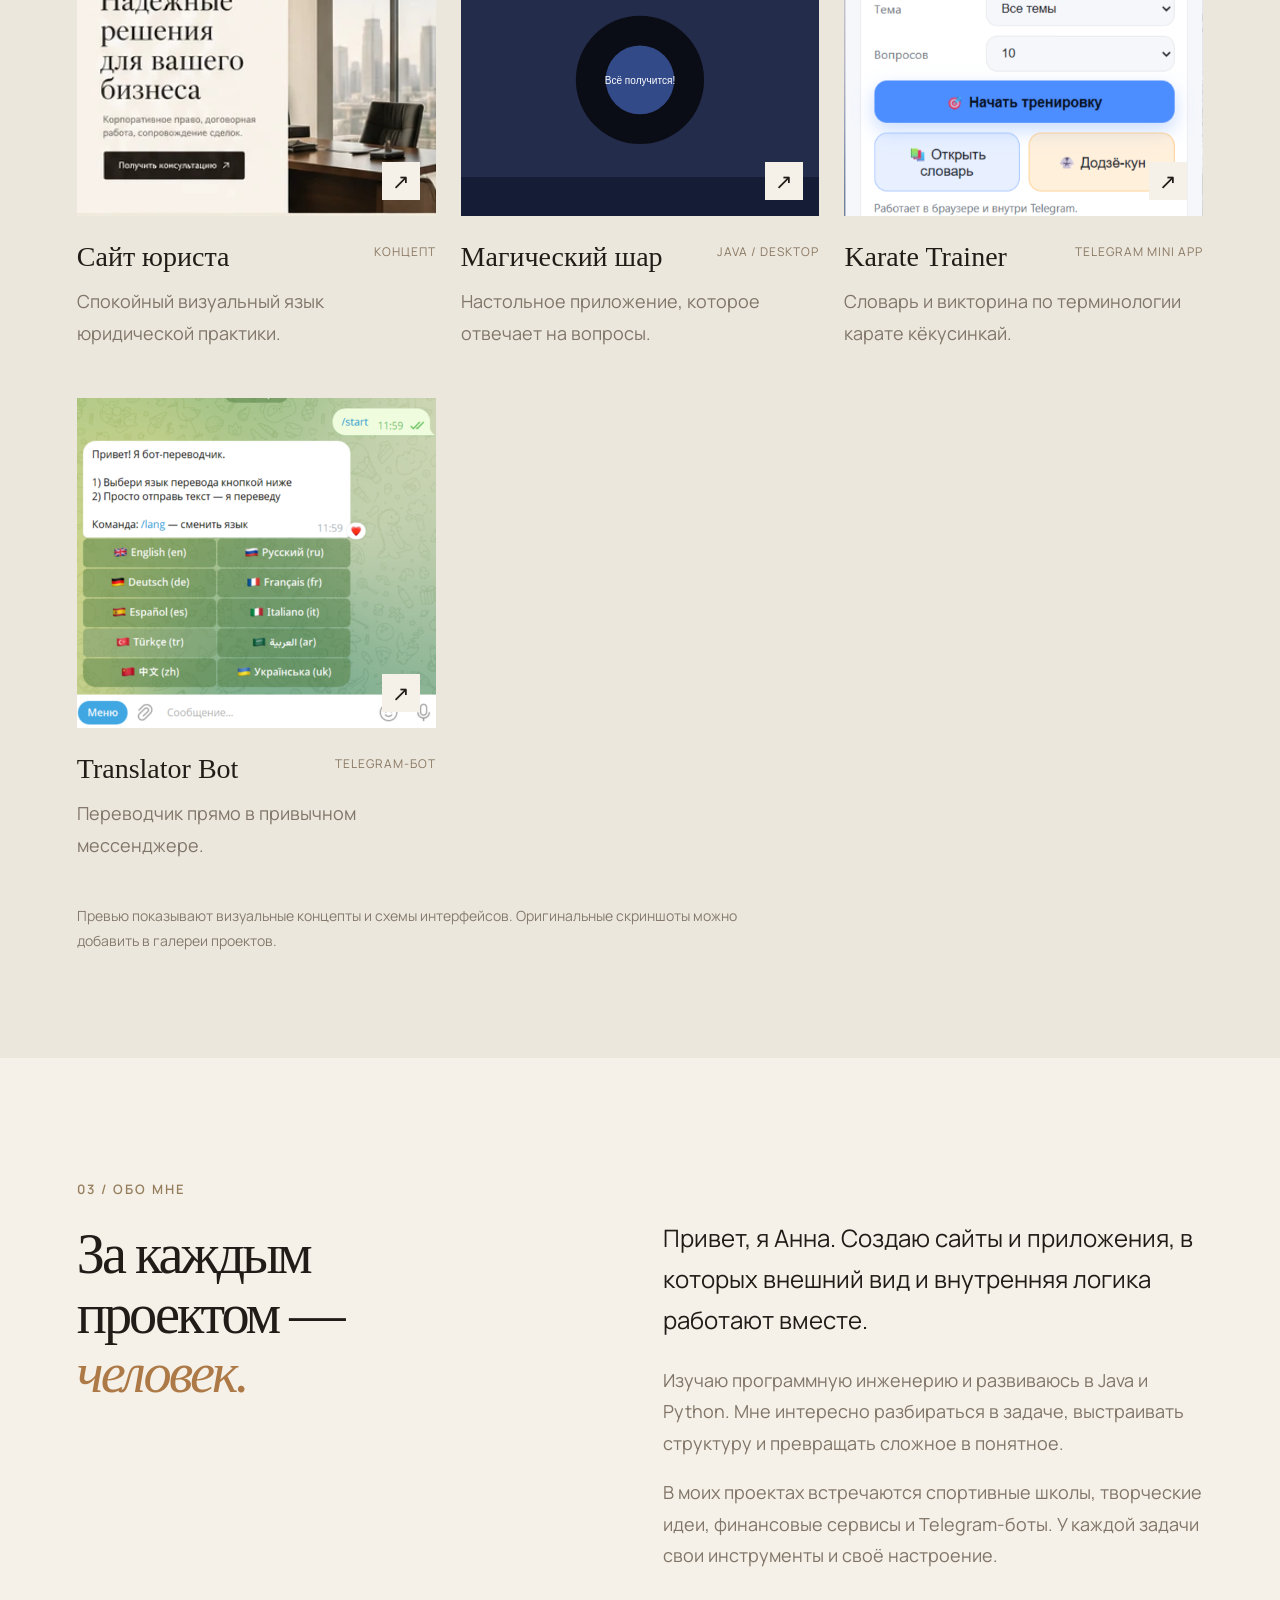
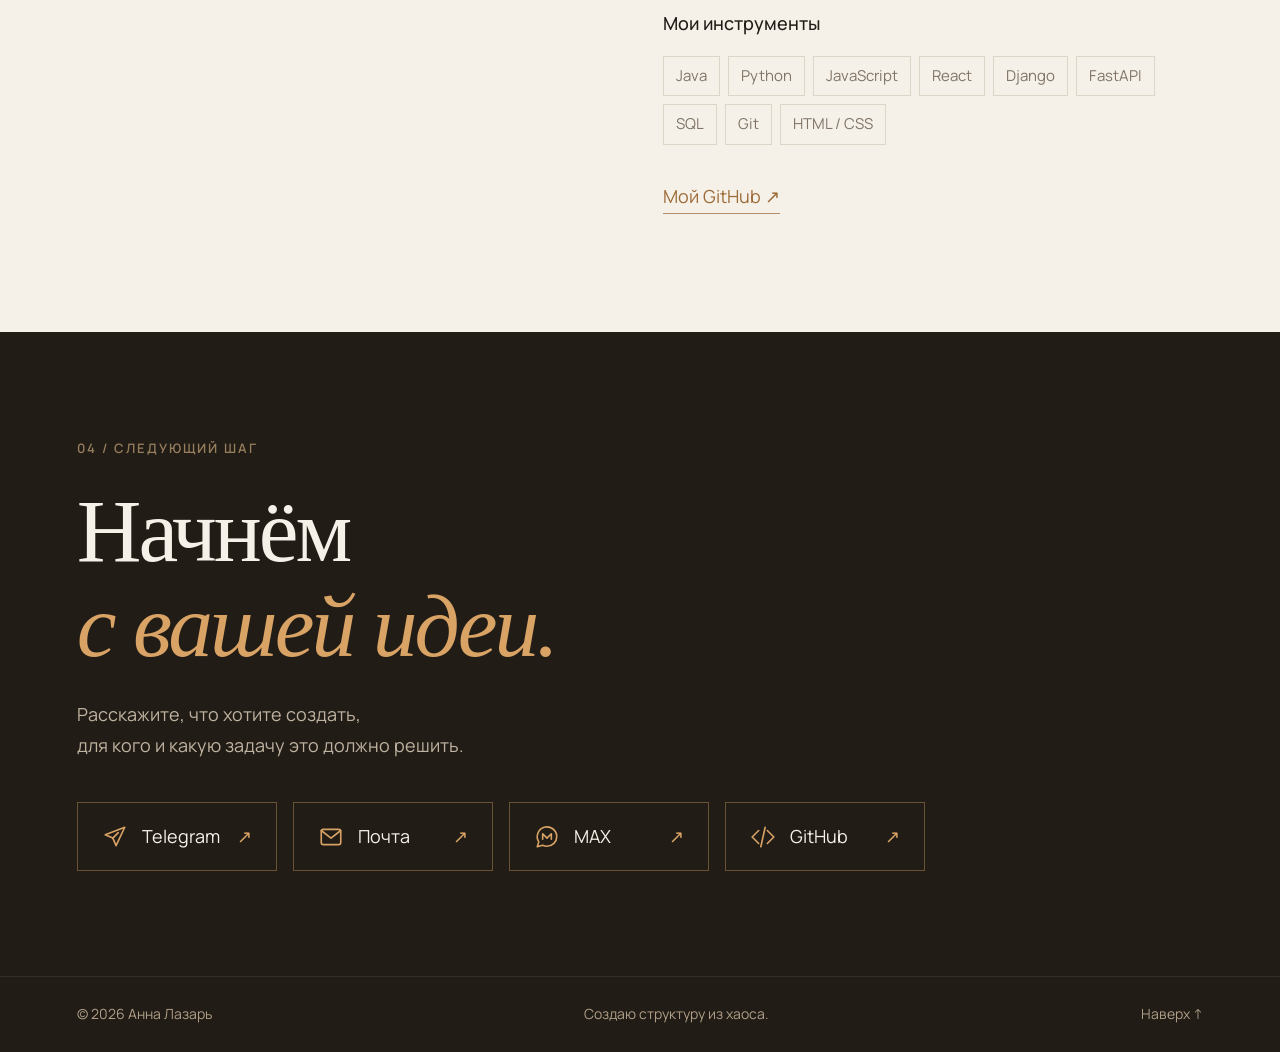
==== commit 286c433e: "Add bilingual portfolio, pricing and psychologist project" ====
--- a/index.html
+++ b/index.html
@@ -8,12 +8,14 @@
         content="Анна Лазарь — разработка сайтов, приложений и Telegram-ботов. Проекты на Java, Python и JavaScript.">
     <title>Анна Лазарь — сайты и приложения</title>
     <link rel="stylesheet" href="style.css">
+    <link rel="alternate" hreflang="ru" href="https://www.annalazar.tech/">
+    <link rel="alternate" hreflang="en" href="https://www.annalazar.tech/en.html">
 </head>
 
 <body>
     <header><a class="brand" href="#home">ANNA LAZAR<span>DEVELOPER / PORTFOLIO</span></a>
         <nav aria-label="Основная навигация"><a href="#projects">Проекты</a><a href="#about">Обо мне</a><a
-                href="#contact">Контакты <span>↗</span></a></nav>
+                href="#contact">Контакты <span>↗</span></a><a href="#pricing">Стоимость</a><span class="language-switch" role="group" aria-label="Язык сайта"><a href="index.html" lang="ru" hreflang="ru" aria-current="page">RU</a> <a href="en.html" lang="en" hreflang="en">EN</a></span></nav>
     </header>
     <main>
         <section class="hero" id="home"><img class="portrait" src="assets/anna.webp"
@@ -22,7 +24,7 @@
             <div class="threads" aria-hidden="true"><i></i><i></i><i></i></div>
             <div class="hero-copy">
                 <p class="eyebrow">САЙТЫ · ПРИЛОЖЕНИЯ · АВТОМАТИЗАЦИЯ</p>
-                <h1>Building<br>structure<br>from <em>chaos.</em></h1>
+                <h1>Создаю<br>структуру<br>из <em>хаоса.</em></h1>
                 <p class="name">Анна Лазарь</p>
                 <p class="intro">Превращаю идеи в понятные цифровые решения.<br>От первого экрана до логики приложения.
                 </p>
@@ -55,6 +57,16 @@
                     <small>Python · aiogram · API · SQL</small>
                 </article>
             </div>
+            <div class="pricing" id="pricing" aria-labelledby="pricing-title">
+                <h3 id="pricing-title">Стоимость</h3>
+                <div class="pricing-grid">
+                <article><h4>Сайты</h4><p class="price-amount">от 7&nbsp;000&nbsp;₽</p><p>Сайт-визитка: услуги, преимущества, контакты и мобильная версия.</p></article>
+                <article><h4>Telegram-боты</h4><p class="price-amount">от 4&nbsp;000&nbsp;₽</p><p>Базовый бот с командами, кнопками и ответами.</p></article>
+                <article><h4>Скрипты и автоматизация</h4><p class="price-amount">от 2&nbsp;000&nbsp;₽</p><p>Python-скрипт для работы с файлами, таблицами или данными.</p></article>
+                <article><h4>Небольшие приложения</h4><p class="price-amount">от 7&nbsp;000&nbsp;₽</p><p>Небольшая программа для Windows. Веб- и Android-приложения оцениваю отдельно.</p></article>
+                </div>
+                <div class="pricing-footer"><p>Точную стоимость назову после обсуждения задачи.</p><a class="button gold" href="#contact">Обсудить проект <span aria-hidden="true">↗</span></a></div>
+            </div>
         </section>
         <section class="projects section" id="projects">
             <div class="projects-heading">
@@ -65,7 +77,7 @@
                 <p>Сайты, приложения и эксперименты.<br>Откройте проект, чтобы узнать детали.</p>
             </div>
             <div class="filters" role="group" aria-label="Фильтр проектов"><button class="active" data-filter="all"
-                    aria-pressed="true">Все проекты <sup>06</sup></button><button data-filter="site"
+                    aria-pressed="true">Все проекты <sup>07</sup></button><button data-filter="site"
                     aria-pressed="false">Сайты</button><button data-filter="app"
                     aria-pressed="false">Приложения</button><button data-filter="bot" aria-pressed="false">Боты</button>
             </div>
@@ -143,7 +155,7 @@
 </div>
         </section>
     </main>
-    <footer><span>© <span id="year"></span> Анна Лазарь</span><span>Building structure from chaos.</span><a
+    <footer><span>© <span id="year"></span> Анна Лазарь</span><span>Создаю структуру из хаоса.</span><a
             href="#home">Наверх ↑</a></footer>
     <dialog id="project-dialog" aria-labelledby="project-title"><button class="close"
             aria-label="Закрыть проект">×</button>
--- a/style.css
+++ b/style.css
@@ -276,4 +276,64 @@
 
 .hero-copy {
   padding-bottom: 45px;
-}+}
+
+/* Показываем обложку Hajime Dojo целиком */
+.project-card[data-id="dojo"] .cover {
+  background: #0b0b0b;
+}
+
+.project-card[data-id="dojo"] .cover img {
+  object-fit: contain;
+  object-position: center;
+  transform: none;
+}
+
+/* Крупный план интерфейса на обложке Karate Trainer */
+.project-card[data-id="karate-trainer"] .cover img {
+  object-fit: cover !important;
+  object-position: center 35% !important;
+}
+
+/* Portfolio language navigation */
+.language-switch {
+  display: inline-flex;
+  align-items: center;
+  gap: 4px;
+  white-space: nowrap;
+}
+
+.language-switch a {
+  padding: 5px 6px;
+  border: 1px solid transparent;
+}
+
+.language-switch a[aria-current="page"] {
+  color: var(--gold);
+  border-color: currentColor;
+}
+
+@media (max-width: 600px) {
+  header nav {
+    flex-wrap: wrap;
+    gap: 6px 10px;
+  }
+}
+
+.pricing { margin-top: clamp(48px, 7vw, 100px); scroll-margin-top: 24px; }
+.pricing > h3 { font-size: clamp(28px, 4vw, 48px); margin: 0 0 24px; }
+.pricing-grid { display: grid; grid-template-columns: repeat(4, minmax(0, 1fr)); gap: 16px; }
+.pricing-grid article { border: 1px solid #a1754c55; padding: clamp(16px, 2vw, 28px); }
+.pricing-grid h4 { margin: 0; font-size: 1.1rem; }
+.pricing-grid p { margin: 12px 0 0; line-height: 1.5; }
+.pricing-grid .price-amount { font-size: clamp(20px, 2vw, 28px); color: #774522; font-weight: 600; }
+.pricing-footer { display: flex; flex-wrap: wrap; align-items: center; gap: 16px 24px; margin-top: 24px; }
+.pricing-footer p { margin: 0; }
+@media (max-width: 1000px) { .pricing-grid { grid-template-columns: repeat(2, minmax(0, 1fr)); } }
+@media (max-width: 540px) { .pricing-grid { grid-template-columns: 1fr; } }
+
+/* Fill the psychologist project cover without affecting the gallery. */
+.project-card[data-id="psychologist"] .cover img {
+  object-fit: cover !important;
+  object-position: center !important;
+}
